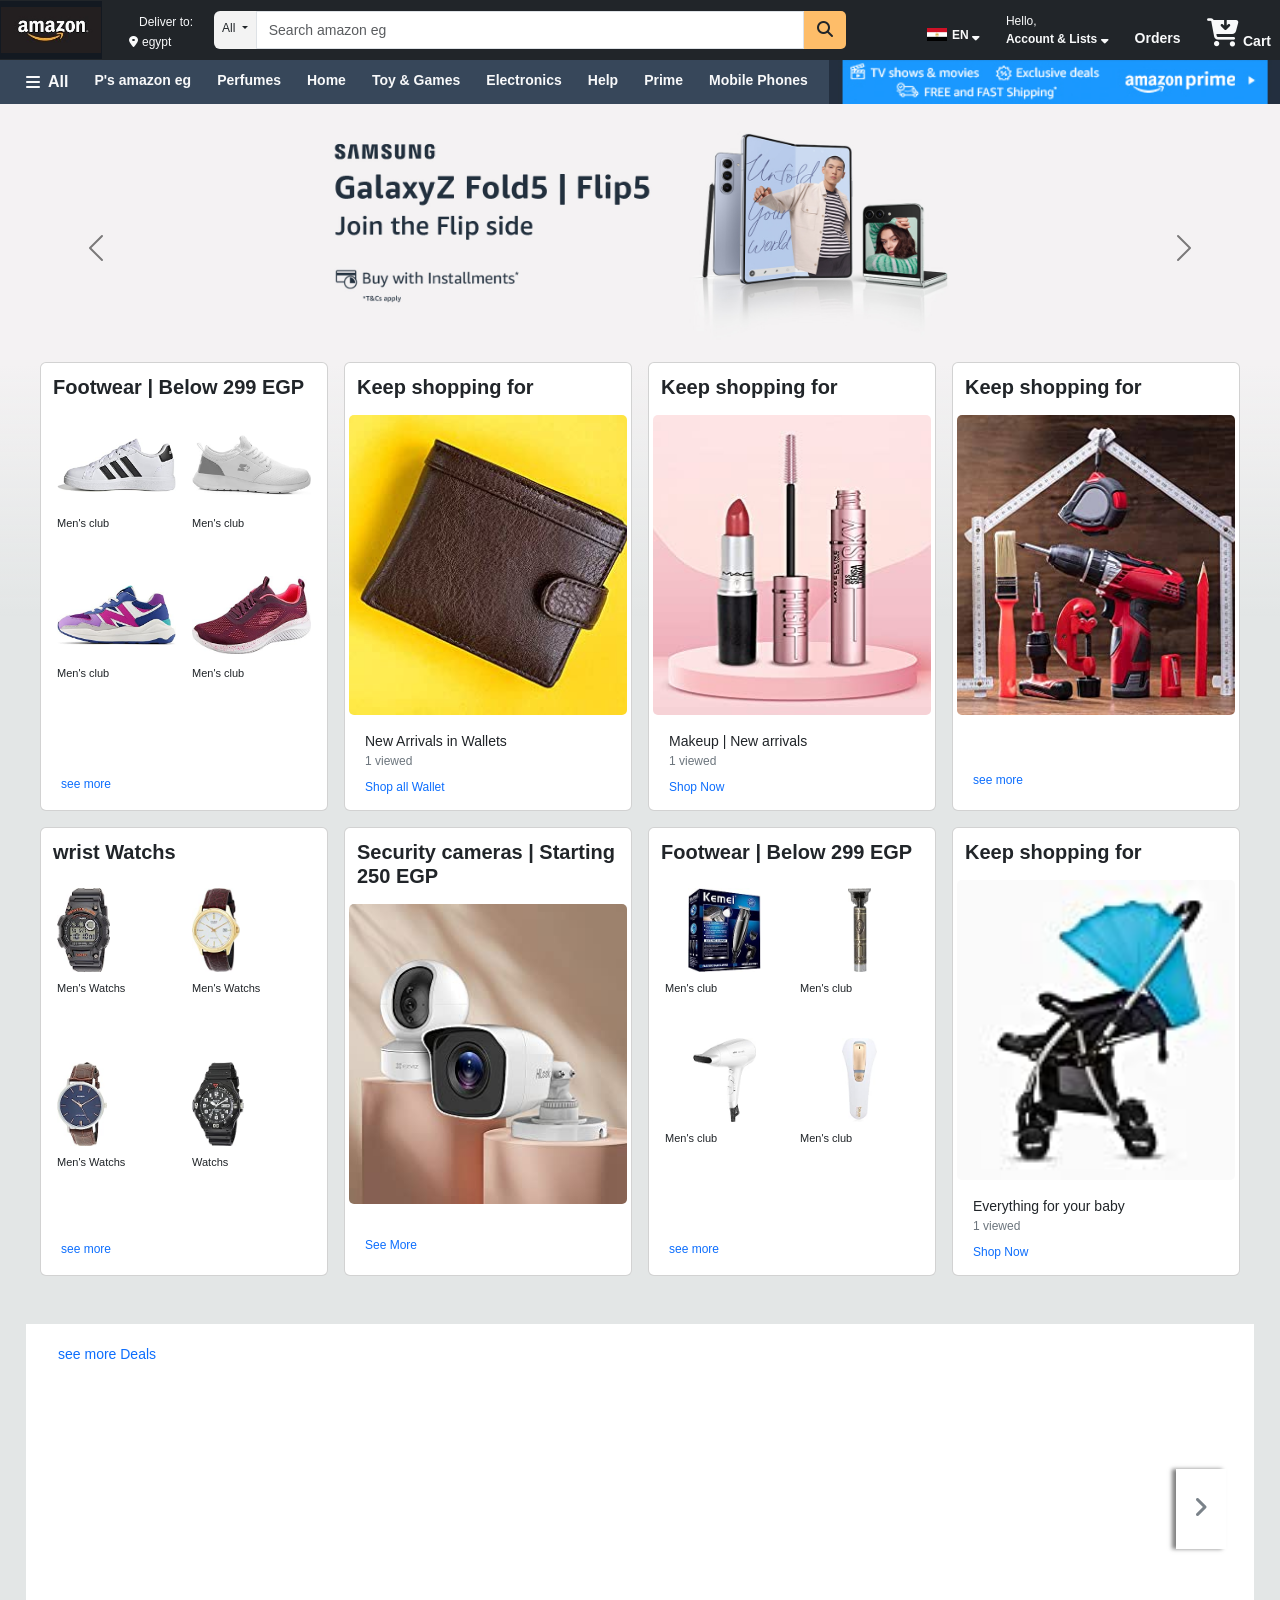
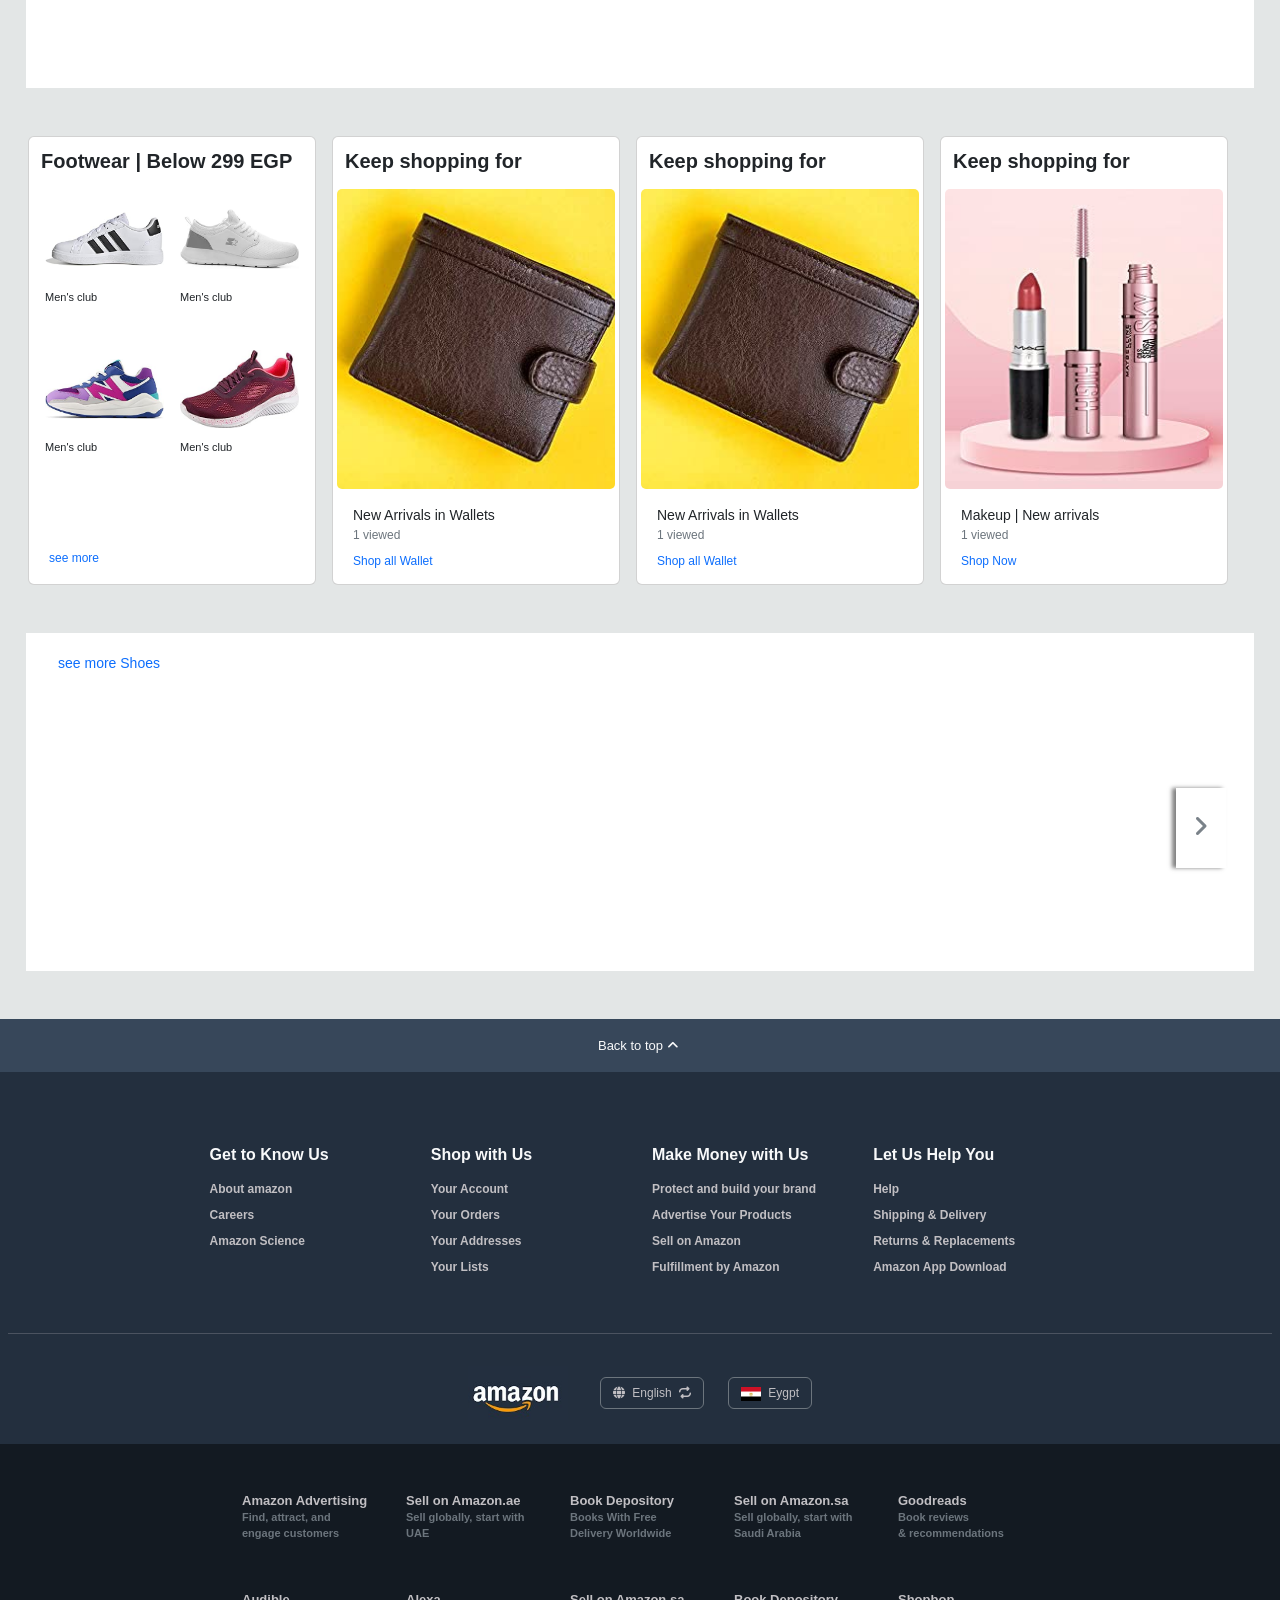
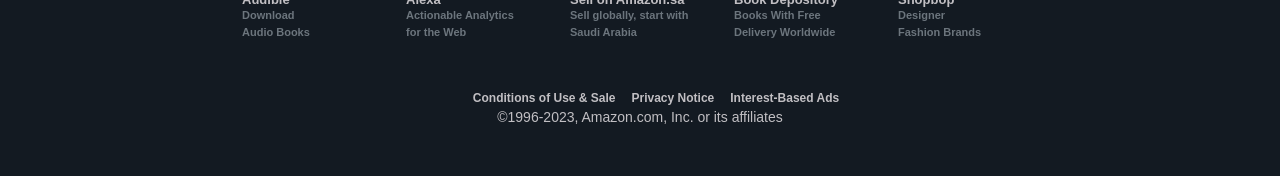
==== index.html @ 948981bc "Add files via upload" ====
<!DOCTYPE html>
<html lang="en">
<head>
    <meta charset="UTF-8">
    <meta name="viewport" content="width=device-width, initial-scale=1.0">
    <link rel="stylesheet" href="./css/style.css">
    <link rel="icon" href="./images/icon.png">
    <link href="https://cdn.jsdelivr.net/npm/bootstrap@5.1.3/dist/css/bootstrap.min.css" rel="stylesheet" integrity="sha384-1BmE4kWBq78iYhFldvKuhfTAU6auU8tT94WrHftjDbrCEXSU1oBoqyl2QvZ6jIW3" crossorigin="anonymous">
    <link rel="stylesheet" href="https://cdnjs.cloudflare.com/ajax/libs/font-awesome/6.4.2/css/all.min.css">
    <title>HOME</title>
</head>
<body class="index">
  <!-- d-none d-lg-block -->

  <!-- hidden all window  -->
  <div class="position-relative hidden-all col-md-9">
      <!-- close window sign (x)-->
      <div class="w-3 position-absolute justify-content-end bg-info close-icon disp-none right-rt" style="height: 50px;">
        <div class="position-relative" style="height: 50px; width: 50px;">
          <i id="closeAll" class="fa-solid fa-xmark position-absolute p-2 cursor text-white fs-2 pt-3"></i>
        </div>
      </div>
      <!-- content of list  -->
      <div class="position-fixed widow-left bg-white hidden">
        <div class="d-flex flex-column">

          <h3 class="bg-primary-subtle text-white fw-bold fs-6 w-100 p-3">Hello, <span class="accountName">Peter</span></h3>
          <!-- Trending list -->
          <ul class="d-flex flex-column justify-content-center mb-0 p-1px all-ul disp-none">
            <h3 class="fs-6 fw-bolder my-3 ps-4  ">Trending</h3>
            <a href="#" class="all-li-pro text-dark py-2 ps-4 fs-9">Best Sellers</a>
            <a href="#" class="all-li-pro text-dark py-2 ps-4 fs-9">New Releases</a>
            <a href="#" class="all-li-pro text-dark pt-2 ps-4 fs-9">Movers & Shakers</a>
          </ul>
          <hr class="w-100">
          
          <!-- digital content and devices list -->
          <ul class="d-flex flex-column justify-content-center mb-0 p-1px all-ul disp-none">
            <h3 class="fs-6 fw-bolder my-3 ps-4  ">Digital Content And Devices</h3>
            <a href="#" class="all-li-pro text-dark py-2 px-4 fs-9 d-flex justify-content-between">Amazon Kindle E-readers <i class="fa-solid fa-chevron-right"></i> </a>
          </ul>
        <hr class="w-100">

          <!-- Shop By Category list -->
          <ul class="d-flex flex-column justify-content-center mb-0 p-1px all-ul disp-none">
            <h3 class="fs-6 fw-bolder my-3 ps-4  ">Shop By Category</h3>
            <a href="#" class="all-li-pro text-dark py-2 px-4 fs-9 d-flex justify-content-between">Mobiles, Tablets & Accessories <i class="fa-solid fa-chevron-right"></i> </a>
            <a href="#" class="all-li-pro text-dark py-2 px-4 fs-9 d-flex justify-content-between">Computers & Office Supplies <i class="fa-solid fa-chevron-right"></i> </a>
            <a href="#" class="all-li-pro text-dark pt-2 px-4 fs-9 d-flex justify-content-between">TVs & Electronics <i class="fa-solid fa-chevron-right"></i> </a>
            <a href="#" class="all-li-pro text-dark pt-2 px-4 fs-9 d-flex justify-content-between">Women's Fashion <i class="fa-solid fa-chevron-right"></i> </a>
          </ul>
          <hr class="w-100">

          <!-- digital content and devices list -->
          <ul class="d-flex flex-column justify-content-center mb-0 p-1px all-ul disp-none">
            <h3 class="fs-6 fw-bolder my-3 ps-4  ">Programs & Features</h3>
            <a href="#" class="all-li-pro text-dark py-2 px-4 fs-9 d-flex justify-content-between">Today's Deals</a>
            <a href="#" class="all-li-pro text-dark py-2 px-4 fs-9 d-flex justify-content-between">Amazon Outlet</a>
          </ul>
          <hr class="w-100">

          <!-- digital content and devices list -->
          <ul class="d-flex flex-column justify-content-center mb-0 p-1px all-ul disp-none">
            <h3 class="fs-6 fw-bolder my-3 ps-4  ">Help & Settings</h3>
            <a href="#" class="all-li-pro text-dark py-2 px-4 fs-9 d-flex justify-content-between">Your Account</a>
            <a href="#" class="all-li-pro text-dark py-2 px-4 fs-9"> <i class="fa-solid fa-globe pe-3"></i>English</a>
            <a href="#" class="all-li-pro text-dark py-2 px-4 fs-9"><img src="./images/egy-flag.png" width="20px" alt="" class="me-2">Egypt</a>
            <a href="#" class="all-li-pro text-dark py-2 px-4 fs-9 d-flex justify-content-between"> Help</a>
            <a href="#" class="all-li-pro text-dark py-2 px-4 fs-9 d-flex justify-content-between sign-out">Sign Out</a>
          </ul>
        </div>
      </div>
      <!-- dark window open when click on all button -->
      <div class="op-dark-slide position-fixed disp-none"></div>
  </div>

  <!-- navBar -->
  <div>
    <nav class="navbar navbar-expand-lg p-0 bg-dark flex-grow-1">
      <div class="d-flex justify-content-between container-fluid p-0">
        <!-- all icon hidden in large screen -->
       <div class="d-flex justify-content-start align-items-center">
          <a href="#" class="text-light link-nav-style fs-6 ms-2 item-brd p-2 fw-bold d-flex d-lg-none" id="all-btn-cat">
            <i class="fa-solid fa-bars mx-2 mt-1"></i>
            All
          </a>
          <!-- amazon Logo -->
          <a class="navbar-brand item-brd bg-nav" href="#">
            <img src="./images/logoo-1.jpg" width="100px" alt="" class="bg-nav">
          </a>
       </div>

        <div class="item-brd text-light cursor bg-transparent mx-2 p-2 d-flex flex-column justify-content-center d-none d-lg-block">
              <span class="mx-1 text-end fs-8">Deliver to:</span>
              <span class="d-block transform-Div text-start fs-8"><i class="fa-solid fa-location-dot mx-1"></i>egypt</span>
        </div>

        <!-- search form  -->
        <div class="d-none d-lg-block flex-grow-1">
          <form class="d-flex  pe-5" role="search" >
            <li class="nav-item dropdown all-cat rounded-start">
                <a class="nav-link p-2 dropdown-toggle fs-8 text-dark" href="#" role="button" data-bs-toggle="dropdown" aria-expanded="false">
                  All
                </a>
                <ul class="dropdown-menu py-2">
                  <li class="cat-li-link px-1 fs-8"><a class="cat-link" href="#">Action</a></li>
                  <li class="cat-li-link px-1 fs-8"><a class="cat-link" href="#">Another action</a></li>
                  <li class="cat-li-link px-1 fs-8"><a class="cat-link" href="#">Something else here</a></li>
                </ul>
              </li>
          <input class="form-control rounded-0 fs-7" type="search" placeholder="Search amazon eg" aria-label="Search">
          <button class="btn bg-orange rounded-end-css border-none" type="submit">
            <i class="fa-solid fa-magnifying-glass"></i>
          </button>
          </form>
        </div>

        <!-- language selection on navBar -->
        <div class="m-2 ms-4  pb-0 item-brd p-2 cursor position-relative list-lang-nav d-none d-lg-block">
          <img src="./images/egy-flag.png" width="20px" alt="">
          <span class="fs-8 text-light fw-bold">EN </span>
          <sub>
          <i class="fa-solid fa-caret-down text-light fs-8"></i>
          </sub>

          <!-- hidden list of language appear when click or hover -->
          <ul class="position-absolute all-cat p-3 ul-lang-nav disp-none fs-8">
            <div class="position-relative">
              <div class="triangle-up position-absolute"></div>
            </div>
            <li class="text-start text-dark my-2">
              <input type="radio" name="language" value="arabic"> <label for="arabic" class="pe-5">العربية - AR</label>
            </li>
            <hr>
            <li class="text-start text-dark my-2">
              <input type="radio" name="language" value="English"> <label for="English" class="pe-5">english - EN</label>
            </li>
            <li class="text-start all-cat my-2">
              <a href="#">Learn more</a>
            </li>
            <hr>
            <div class="text-start text-dark pe-5">
              <img src="./images/egy-flag.png" width="20px" alt="">
              <span>You are shopping on <br> Amazon.eg</span>
            </div>
            <div>
              <a href="#" class="pt-2 text-center d-block w-100">Change Country/Region</a>
            </div>
          </ul>
        </div>

        <div class="d-flex justify-content-end align-items-center">
          <!-- account information and it's list -->
          <div class="me-2 p-2 item-brd cursor position-relative acc-div-info">
            <div class="text-light fs-8">
              <p class="m-0">Hello, <span class="accountName"></span></p>
            </div>
            <div class="text-light fs-8 fw-bold cursor">
              Account & Lists
              <sub>
                <i class="fa-solid fa-caret-down text-light fs-8"></i>
              </sub>
            </div>

            <!-- hidden list of account information and it's list -->
            <ul class="position-absolute all-cat p-3 ul-account-nav fs-8 disp-none">
              <div class="triangle-up-acc position-absolute"></div>
              <div class="d-flex">
                <ul class="w-75 border-end p-3">
                  <h3 class="fs-9 text-dark fw-bolder my-0">Your Lists</h3>
                  <a href="#" class="text-secondary link-nav-style fs-9 fw-bold link-sec-hover">Create a List</a>
                </ul>
                <ul class="p-3 d-flex flex-column">
                  <h3 class="fs-9 text-dark fw-bolder my-0">Your Account</h3>
                  <a href="#" class="text-secondary link-nav-style fs-9 fw-bold link-sec-hover">Your Account</a>
                  <a href="#" class="text-secondary link-nav-style fs-9 fw-bold link-sec-hover">Your Orders</a>
                  <a href="#" class="text-secondary link-nav-style fs-9 fw-bold link-sec-hover">Your Addresses</a>
                  <a href="#" class="text-secondary link-nav-style fs-9 fw-bold link-sec-hover">Your Lists</a>
                  <a href="#" class="text-secondary link-nav-style fs-9 fw-bold link-sec-hover">Keep shopping for</a>
                  <a href="#" class="text-secondary link-nav-style fs-9 fw-bold link-sec-hover">Your Recommendations</a>
                  <a href="#" class="text-secondary link-nav-style fs-9 fw-bold link-sec-hover">Your Prime Membership</a>
                  <a href="#" class="text-secondary link-nav-style fs-9 fw-bold link-sec-hover">Memberships & Subscriptions</a>
                  <a href="#" class="text-secondary link-nav-style fs-9 fw-bold link-sec-hover">Your Seller Account</a>
                  <a href="#" class="text-secondary link-nav-style fs-9 fw-bold link-sec-hover">Switch Accounts</a>
                  <a href="#" class="text-secondary link-nav-style fs-9 fw-bold link-sec-hover sign-out">Sign Out</a>
                </ul>
              </div>
            </ul>
          </div>
          <!-- orders -->
          <div class="me-2 p-2  item-brd cursor d-none d-lg-block">
            <p  class="text-light fs-7 mb-0 mt-3 fw-bold">Orders</p>
          </div>
          <!-- cart -->
          <div class="text-light item-brd p-2 pb-0 cursor">
            <i class="fa-solid fa-cart-arrow-down fw-bold fs-3"></i>
            <sub class="fw-bold fs-7">Cart</sub>
          </div>
        </div>
      </div>
    </nav>

    <div class="flex-grow-1 m-auto bg-dark d-block d-lg-none">
      <form class="d-flex" role="search" >
        <li class="nav-item dropdown all-cat rounded-start">
            <a class="nav-link p-2 dropdown-toggle fs-8 text-dark" href="#" role="button" data-bs-toggle="dropdown" aria-expanded="false">
              All
            </a>
            <ul class="dropdown-menu py-2">
              <li class="cat-li-link px-1 fs-8"><a class="cat-link" href="#">Action</a></li>
              <li class="cat-li-link px-1 fs-8"><a class="cat-link" href="#">Another action</a></li>
              <li class="cat-li-link px-1 fs-8"><a class="cat-link" href="#">Something else here</a></li>
            </ul>
          </li>
      <input class="form-control rounded-0 fs-7" type="search" placeholder="Search amazon eg" aria-label="Search">
      <button class="btn bg-orange rounded-end-css border-none" type="submit">
        <i class="fa-solid fa-magnifying-glass"></i>
      </button>
      </form>
    </div>
  </div>  

   <!-- nav Category -->
   <div class="d-flex justify-content-between bg-sec-nav overflow-scroll">
      <div class="d-flex justify-content-between w-100">
        <ul class="d-flex .all-cat justify-content-center mb-0 p-1px">
          <a href="#" class="text-light link-nav-style fs-6 ms-2 item-brd p-2 fw-bold d-flex d-none d-lg-flex" id="all-btn-cat-2">
            <i class="fa-solid fa-bars mx-2 mt-1"></i>
            All
          </a>
          <a href="#" class="text-light link-nav-style fs-7 ms-2 item-brd p-2 fw-bold text-nowrap">P's amazon eg</a>
          <a href="#" class="text-light link-nav-style fs-7 ms-2 item-brd p-2 fw-bold text-nowrap">Perfumes</a>
          <a href="#" class="text-light link-nav-style fs-7 ms-2 item-brd p-2 fw-bold text-nowrap">Home</a>
          <a href="#" class="text-light link-nav-style fs-7 ms-2 item-brd p-2 fw-bold text-nowrap">Toy & Games</a>
          <a href="#" class="text-light link-nav-style fs-7 ms-2 item-brd p-2 fw-bold text-nowrap">Electronics</a>
          <a href="#" class="text-light link-nav-style fs-7 ms-2 item-brd p-2 fw-bold text-nowrap">Help</a>
          <a href="#" class="text-light link-nav-style fs-7 ms-2 item-brd p-2 fw-bold text-nowrap">Prime</a>
          <a href="#" class="text-light link-nav-style fs-7 ms-2 item-brd p-2 fw-bold text-nowrap">Mobile Phones</a>
        </ul>
        <div class="cursor d-none d-lg-block">
          <img src="./images/adv.jpg" height="100%">
        </div>
      </div>
   </div>

  <!-- slider -->
  <div class="container-fluid w-100 p-0 m-0 position-relative d-none d-lg-block">
    <div class="op-dark-slide-nav position-absolute disp-none"></div>
    <div class="w-100 op-div"></div>
    <div id="carouselExampleAutoplaying" class="carousel slide" data-bs-ride="carousel">
      <div class="carousel-inner">
        <div class="carousel-item active">
          <img src="./images/slider-1.jpg" class="d-block w-100" alt="...">
        </div>
        <div class="carousel-item">
          <img src="./images/slider-3.jpg" class="d-block w-100" alt="...">
        </div>
        <div class="carousel-item">
          <img src="./images/slider-4.jpg" class="d-block w-100" alt="...">
        </div>
        <div class="carousel-item">
          <img src="./images/slider-5.jpg" class="d-block w-100" alt="...">
        </div>
        <div class="carousel-item">
          <img src="./images/slider-6.jpg" class="d-block w-100" alt="...">
        </div>
        <div class="carousel-item">
          <img src="./images/slider-7.jpg" class="d-block w-100" alt="...">
        </div>
      </div>
      <button class="carousel-control-prev align-items-start m-10" type="button" data-bs-target="#carouselExampleAutoplaying" data-bs-slide="prev">
        <span class="carousel-control-prev-icon" aria-hidden="true"></span>
        <span class="visually-hidden">Previous</span>
      </button>
      <button class="carousel-control-next align-items-start m-10" type="button" data-bs-target="#carouselExampleAutoplaying" data-bs-slide="next">
        <span class="carousel-control-next-icon" aria-hidden="true"></span>
        <span class="visually-hidden">Next</span>
      </button>
    </div>
  </div>
  

  <!-- cards -->
  <div class="mt-270 card-Div position-relative">
    <div class="container-fluid w-96 my-3 mx-auto ">
      <div class="row gap-3 justify-content-center">
        <!-- card-1 -->
        <div class="card p-1 col-lg-3 offset-lg-0 col-md-5 offset-md-1 col-sm-8 offset-sm-2" style="width: 18rem;">
          <h5 class="card-title w-100 fw-bold fs-5 mb-2 p-2 text-start">Footwear | Below 299 EGP</h5>
          <div class="d-flex flex-wrap py-0 px-1">
            <div class="align-self-center w-50 h-125 p-0">
              <a href="#">
                <img src="./images/shoes-1.jpg" class="card-imgw-100 p-2 h-110" alt="...">
              </a>
              <p class="fs-10 px-2 m-0">Men's club</p>
            </div>
            <div class="align-self-center w-50 h-125 p-0">
              <a href="#">
                <img src="./images/shoes-2.jpg" class="card-imgw-100 p-2 h-110" alt="...">
              </a>
              <p class="fs-10 px-2 m-0">Men's club</p>
            </div>
            <div class="align-self-center w-50 h-125 p-0">
              <a href="#">
                <img src="./images/shoes-3.jpg" class="card-imgw-100 p-2 h-110" alt="...">
              </a>
              <p class="fs-10 px-2 m-0">Men's club</p>
            </div>
            <div class="align-self-center w-50 h-125 p-0">
              <a href="#">
                <img src="./images/shoes-4.jpg" class="card-imgw-100 p-2 h-110" alt="...">
              </a>
              <p class="fs-10 px-2 m-0">Men's club</p>
            </div>
          </div>
          <div class="card-body pt-2 pb-2 mt-5">
            <a href="#" class="link-danger-hover fs-8 link-nav-style">see more</a>
          </div>
        </div>

        <!-- card-2 -->
        <div class="card p-1 col-lg-3 offset-lg-0 col-md-5 offset-md-1 col-sm-8 offset-sm-2" style="width: 18rem;">
          <h5 class="card-title w-100 fw-bold fs-5 mb-2 p-2 text-start">Keep shopping for</h5>
          <img src="./images/wallet.jpg" class="card-img w-100 align-self-center h-250" alt="...">
          <div class="card-body pb-1">
            <p class="card-text m-0 fs-7">New Arrivals in Wallets</p>
            <p class="card-text fs-8 m-0 text-secondary">1 viewed</p>
          </div>
          <div class="card-body pt-0 pb-2">
            <a href="#" class="link-danger-hover fs-8 link-nav-style">Shop all Wallet</a>
          </div>
        </div>

        <!-- card-3 -->
        <div class="card p-1 col-lg-3 offset-lg-0 col-md-5 offset-md-1 col-sm-8 offset-sm-2" style="width: 18rem;">
          <h5 class="card-title w-100 fw-bold fs-5 mb-2 p-2 text-start">Keep shopping for</h5>
          <img src="./images/makeUp.jpg" class="card-img w-100 align-self-center h-250" alt="...">
          <div class="card-body pb-1">
            <p class="card-text m-0 fs-7">Makeup | New arrivals</p>
            <p class="card-text fs-8 m-0 text-secondary">1 viewed</p>
          </div>
          <div class="card-body pt-0 pb-2">
            <a href="#" class="link-danger-hover fs-8 link-nav-style">Shop Now</a>
          </div>
        </div>

        <!-- card-24-->
        <div class="card p-1 col-lg-3 offset-lg-0 col-md-5 offset-md-1 col-sm-8 offset-sm-2" style="width: 18rem;">
          <h5 class="card-title w-100 fw-bold fs-5 mb-2 p-2 text-start">Keep shopping for</h5>
          <img src="./images/tools.jpg" class="card-img w-100 align-self-center h-250 mb-1" alt="...">
          <div class="card-body pt-0 pb-2 mt-5">
            <a href="#" class="link-danger-hover fs-8 link-nav-style">see more</a>
          </div>
        </div>

        <!-- card-5 -->   
        <div class="card p-1 col-lg-3 offset-lg-0 col-md-5 offset-md-1 col-sm-8 offset-sm-2" style="width: 18rem;">
          <h5 class="card-title w-100 fw-bold fs-5 mb-2 p-2 text-start">wrist Watchs</h5>
          <div class="d-flex flex-wrap py-0 px-1">
            <div class="align-self-center w-50 h-125 p-0">
              <a href="#">
                <img src="./images/watch-1.jpg" class="card-imgw-100 p-2 h-110" alt="...">
              </a>
              <p class="fs-10 px-2 m-0">Men's Watchs</p>
            </div>
            <div class="align-self-center w-50 h-125 p-0">
              <a href="#">
                <img src="./images/watch-2.jpg" class="card-imgw-100 p-2 h-110" alt="...">
              </a>
              <p class="fs-10 px-2 m-0">Men's Watchs</p>
            </div>
            <div class="align-self-center w-50 h-125 p-0 mt-4">
              <a href="#">
                <img src="./images/watch-3.jpg" class="card-imgw-100 p-2 h-110" alt="...">
              </a>
              <p class="fs-10 px-2 m-0">Men's Watchs</p>
            </div>
            <div class="align-self-center w-50 h-125 p-0 mt-4">
              <a href="#">
                <img src="./images/watch-4.jpg" class="card-imgw-100 p-2 h-110" alt="...">
              </a>
              <p class="fs-10 px-2 m-0">Watchs</p>
            </div>
          </div>
          <div class="card-body pt-2 pb-2 mt-4">
            <a href="#" class="link-danger-hover fs-8 link-nav-style">see more</a>
          </div>
        </div>
        <!-- card-6 -->   
        <div class="card p-1 col-lg-3 offset-lg-0 col-md-5 offset-md-1 col-sm-8 offset-sm-2" style="width: 18rem;">
          <h5 class="card-title w-100 fw-bold fs-5 mb-2 p-2 text-start">Security cameras | Starting 250 EGP</h5>
          <img src="./images/cam.jpg" class="card-img w-100 align-self-center h-250 mb-1" alt="...">
          <!-- -->
          <div class="card-body pt-0 pb-2 mt-4">
            <a href="#" class="link-danger-hover fs-8 link-nav-style pt-3">See More</a>
          </div>
        </div>

        <!-- card-7 -->
        <div class="card p-1 col-lg-3 offset-lg-0 col-md-5 offset-md-1 col-sm-8 offset-sm-2" style="width: 18rem;">
          <h5 class="card-title w-100 fw-bold fs-5 mb-2 p-2 text-start">Footwear | Below 299 EGP</h5>
          <div class="d-flex flex-wrap py-0 px-1">
            <div class="align-self-center w-50 h-125 p-0">
              <a href="#" class="d-flex justify-content-center">
                <img src="./images/elec-1.jpg" class="card-img w-100 p-2 h-110" alt="...">
              </a>
              <p class="fs-10 px-2 m-0">Men's club</p>
            </div>
            <div class="align-self-center w-50 h-125 p-0">
              <a href="#" class="d-flex justify-content-center">
                <img src="./images/elec-2.jpg" class="card-img w-100 p-2 h-110" alt="...">
              </a>
              <p class="fs-10 px-2 m-0">Men's club</p>
            </div>
            <div class="align-self-center w-50 h-125 p-0">
              <a href="#" class="d-flex justify-content-center">
                <img src="./images/elec-3.jpg" class="card-img w-100 p-2 h-110" alt="...">
              </a>
              <p class="fs-10 px-2 m-0">Men's club</p>
            </div>
            <div class="align-self-center w-50 h-125 p-0">
              <a href="#"  class="d-flex justify-content-center">
                <img src="./images/elec-4.jpg" class="card-img w-100 p-2 h-110" alt="...">
              </a> 
              <p class="fs-10 px-2 m-0">Men's club</p>
            </div>
          </div>
          <div class="card-body pt-2 pb-2 mt-5">
            <a href="#" class="link-danger-hover fs-8 link-nav-style">see more</a>
          </div>
        </div>

        <!-- card-8 -->
        <div class="card p-1 col-lg-3 offset-lg-0 col-md-5 offset-md-1 col-sm-8 offset-sm-2" style="width: 18rem;">
          <h5 class="card-title w-100 fw-bold fs-5 mb-2 p-2 text-start">Keep shopping for</h5>
          <img src="./images/baby.jpg" class="card-img w-100 align-self-center h-250" alt="...">
          <div class="card-body pb-1">
            <p class="card-text m-0 fs-7">Everything for your baby</p>
            <p class="card-text fs-8 m-0 text-secondary">1 viewed</p>
          </div>
          <div class="card-body pt-0 pb-2">
            <a href="#" class="link-danger-hover fs-8 link-nav-style">Shop Now</a>
          </div>
        </div>
      </div>
  
    </div>
  </div>

  <!-- sections -->
  <div>
    <!-- clothes section -->
    <div class="bg-white w-96 m-auto p-1 my-5">
      <div class="bg-white p-1 w-96 mx-auto my-2">
        <h3 class="fs-5 fw-bold">
          <span id="clothes-sec"></span> <a href="#" class="fw-normal fs-7 link-danger-hover link-nav-style">see more Deals</a>
        </h3>
      </div>
      <div class="carousel-container mt-0">
        <div class="inner-carousel">
          <div class="track">
          </div>
          <div class="nav">
          <button class="prev hide"><i class="fa-solid fa-angle-left fs-4 text-secondary"></i></button>
          <button class="next"><i class="fa-solid fa-angle-right fs-4 text-secondary"></i></button>
        </div>
        </div>
      </div>
    </div>

    <!-- cards of section-->
    <div class="row gap-3 justify-content-center w-100">
      <div class="card p-1 col-lg-3 offset-lg-0 col-md-5 offset-md-1 col-sm-8 offset-sm-2" style="width: 18rem;">
        <h5 class="card-title w-100 fw-bold fs-5 mb-2 p-2 text-start">Footwear | Below 299 EGP</h5>
        <div class="d-flex flex-wrap py-0 px-1">
          <div class="align-self-center w-50 h-125 p-0">
            <a href="#">
              <img src="./images/shoes-1.jpg" class="card-imgw-100 p-2 h-110" alt="...">
            </a>
            <p class="fs-10 px-2 m-0">Men's club</p>
          </div>
          <div class="align-self-center w-50 h-125 p-0">
            <a href="#">
              <img src="./images/shoes-2.jpg" class="card-imgw-100 p-2 h-110" alt="...">
            </a>
            <p class="fs-10 px-2 m-0">Men's club</p>
          </div>
          <div class="align-self-center w-50 h-125 p-0">
            <a href="#">
              <img src="./images/shoes-3.jpg" class="card-imgw-100 p-2 h-110" alt="...">
            </a>
            <p class="fs-10 px-2 m-0">Men's club</p>
          </div>
          <div class="align-self-center w-50 h-125 p-0">
            <a href="#">
              <img src="./images/shoes-4.jpg" class="card-imgw-100 p-2 h-110" alt="...">
            </a>
            <p class="fs-10 px-2 m-0">Men's club</p>
          </div>
        </div>
        <div class="card-body pt-2 pb-2 mt-5">
          <a href="#" class="link-danger-hover fs-8 link-nav-style">see more</a>
        </div>
      </div>
    
      <div class="card p-1 col-lg-3 offset-lg-0 col-md-5 offset-md-1 col-sm-8 offset-sm-2" style="width: 18rem;">
        <h5 class="card-title w-100 fw-bold fs-5 mb-2 p-2 text-start">Keep shopping for</h5>
        <img src="./images/wallet.jpg" class="card-img w-100 align-self-center h-250" alt="...">
        <div class="card-body pb-1">
          <p class="card-text m-0 fs-7">New Arrivals in Wallets</p>
          <p class="card-text fs-8 m-0 text-secondary">1 viewed</p>
        </div>
        <div class="card-body pt-0 pb-2">
          <a href="#" class="link-danger-hover fs-8 link-nav-style">Shop all Wallet</a>
        </div>
      </div>

      <div class="card p-1 col-lg-3 offset-lg-0 col-md-5 offset-md-1 col-sm-8 offset-sm-2" style="width: 18rem;">
        <h5 class="card-title w-100 fw-bold fs-5 mb-2 p-2 text-start">Keep shopping for</h5>
        <img src="./images/wallet.jpg" class="card-img w-100 align-self-center h-250" alt="...">
        <div class="card-body pb-1">
          <p class="card-text m-0 fs-7">New Arrivals in Wallets</p>
          <p class="card-text fs-8 m-0 text-secondary">1 viewed</p>
        </div>
        <div class="card-body pt-0 pb-2">
          <a href="#" class="link-danger-hover fs-8 link-nav-style">Shop all Wallet</a>
        </div>
      </div>

      <div class="card p-1 col-lg-3 offset-lg-0 col-md-5 offset-md-1 col-sm-8 offset-sm-2" style="width: 18rem;">
        <h5 class="card-title w-100 fw-bold fs-5 mb-2 p-2 text-start">Keep shopping for</h5>
        <img src="./images/makeUp.jpg" class="card-img w-100 align-self-center h-250" alt="...">
        <div class="card-body pb-1">
          <p class="card-text m-0 fs-7">Makeup | New arrivals</p>
          <p class="card-text fs-8 m-0 text-secondary">1 viewed</p>
        </div>
        <div class="card-body pt-0 pb-2">
          <a href="#" class="link-danger-hover fs-8 link-nav-style">Shop Now</a>
        </div>
      </div>
    </div>

    <!-- shoes section -->
    <div class="bg-white w-96 m-auto p-1 my-5">
      <div class="bg-white p-1 w-96 mx-auto my-2">
        <h3 class="fs-5 fw-bold">
          <span id="shoes-sec"></span> <a href="#" class="fw-normal fs-7 link-danger-hover link-nav-style">see more Shoes</a>
        </h3>
      </div>
      <div class="carousel-container-1 mt-0 mb-1">
        <div class="inner-carousel-1">
          <div class="track-1">
          </div>
          <div class="nav">
          <button class="prev-1 hide"><i class="fa-solid fa-angle-left fs-4 text-secondary"></i></button>
          <button class="next-1"><i class="fa-solid fa-angle-right fs-4 text-secondary"></i></button>
        </div>
        </div>
      </div>
    </div>
  </div>


  <!-- footer -->
  <footer class="container-fluid bg-sec-nav mt-5 p-0">
    <!-- back to top -->
    <div class="w-100 text-center cursor bck-hover" id="back-top">
      <p class="text-light p-3 fs-9 m-0">Back to top<i class="fa-solid fa-angle-up m-1"></i></p>
    </div>

    <!-- top part of footer which have links -->
    <div class="w-100 bg-rd-nav p-2 d-lg-block d-none">
      <div class="row w-7 m-auto my-5">
        <ul class="h-100 col-lg-3 col-md-4 col-sm-8 offset-lg-0 offset-md-2 offset-sm-2 d-flex flex-column  justify-content-center bg-transparent mb-0 p-1px">
          <h3 class="fs-6 text-light fw-bolder my-3">Get to Know Us</h3>
          <a href="#" class="text-sec-enhasis mb-2 link-nav-style fs-8 fw-bold link-sec-hover">About amazon</a>
          <a href="#" class="text-sec-enhasis  mb-2 link-nav-style fs-8 fw-bold link-sec-hover">Careers</a>
          <a href="#" class="text-sec-enhasis  mb-2 link-nav-style fs-8 fw-bold link-sec-hover">Amazon Science</a>
        </ul>

        <ul class="h-100 col-lg-3 col-md-4 col-sm-8 offset-lg-0 offset-sm-2 d-flex flex-column justify-content-center bg-transparent mb-0 p-1px">
          <h3 class="fs-6 text-light fw-bolder my-3">Shop with Us</h3>
          <a href="#" class="text-sec-enhasis  mb-2 link-nav-style fs-8 fw-bold link-sec-hover">Your Account</a>
          <a href="#" class="text-sec-enhasis  mb-2 link-nav-style fs-8 fw-bold link-sec-hover">Your Orders</a>
          <a href="#" class="text-sec-enhasis  mb-2 link-nav-style fs-8 fw-bold link-sec-hover">Your Addresses</a>
          <a href="#" class="text-sec-enhasis  mb-2 link-nav-style fs-8 fw-bold link-sec-hover">Your Lists</a> 
        </ul>

        <ul class="h-100 col-lg-3 col-md-4 col-sm-8 offset-lg-0 offset-md-2 offset-sm-2 d-flex flex-column justify-content-center bg-transparent mb-0 p-1px">
          <h3 class="fs-6 text-light fw-bolder my-3">Make Money with Us</h3>
          <a href="#" class="text-sec-enhasis  mb-2 link-nav-style fs-8 fw-bold link-sec-hover">Protect and build your brand</a>
          <a href="#" class="text-sec-enhasis  mb-2 link-nav-style fs-8 fw-bold link-sec-hover">Advertise Your Products</a>
          <a href="#" class="text-sec-enhasis  mb-2 link-nav-style fs-8 fw-bold link-sec-hover">Sell on Amazon</a>
          <a href="#" class="text-sec-enhasis  mb-2 link-nav-style fs-8 fw-bold link-sec-hover">Fulfillment by Amazon</a>
        </ul>

        <ul class="h-100 col-lg-3 col-md-4 col-sm-8 offset-lg-0 offset-sm-2 d-flex flex-column justify-content-center bg-transparent mb-0 p-1px">
          <h3 class="fs-6 text-light fw-bolder my-3">Let Us Help You</h3>
          <a href="#" class="text-sec-enhasis  mb-2 link-nav-style fs-8 fw-bold link-sec-hover">Help</a>
          <a href="#" class="text-sec-enhasis  mb-2 link-nav-style fs-8 fw-bold link-sec-hover">Shipping & Delivery</a>
          <a href="#" class="text-sec-enhasis  mb-2 link-nav-style fs-8 fw-bold link-sec-hover">Returns & Replacements</a>
          <a href="#" class="text-sec-enhasis  mb-2 link-nav-style fs-8 fw-bold link-sec-hover">Amazon App Download</a>
        </ul>
      </div>

      <!-- horizontal line -->
      <div>
        <hr class="ln-brd">
      </div>

      <!-- part that have language selection and amazon logo -->
      <div class="row w-7 m-auto py-3">
        <div class="d-flex justify-content-center w-5 m-auto">
          <!-- amazon logo image -->
          <img src="./images/logoo-2.jpg" alt="" style="background-color: transparent;" class="me-2" width="100px">
          <!-- choose language arabic or english -->
          <button type="button" class="btn text-sec-enhasis border border-secondary align-self-center ms-4 fs-8 list-lang-footer">
            <i class="fa-solid fa-globe pe-1"></i>
            English
            <i class="fa-solid fa-repeat ps-1"></i>

            <!-- list to choose the language appear when hover on btn -->
            <ul class="position-absolute all-cat p-3 ul-lang-footer disp-none">
              <div class="position-relative">
                <div class="triangle-up position-absolute"></div>
              </div>
              <li class="text-start text-dark my-2">
                <input type="radio" name="language" value="arabic"> <label for="arabic" class="pe-5">العربية - AR</label>
              </li>
              <hr>
              <li class="text-start text-dark my-2">
                <input type="radio" name="language" value="English"> <label for="English" class="pe-5">english - EN</label>
              </li>
              <li class="text-start all-cat my-2">
                <a href="#">Learn more</a>
              </li>
              <hr>
              <div class="text-start text-dark pe-5">
                <img src="./images/egy-flag.png" width="20px" alt="">
                <span>You are shopping on <br> Amazon.eg</span>
              </div>
              <div>
                <a href="#" class="pt-2 text-center d-block w-100">Change Country/Region</a>
              </div>
            </ul>
          </button>
          <!-- button to choose the country and contain the flags -->
          <button type="button" class="btn text-sec-enhasis border border-secondary align-self-center ms-4 fs-8">
            <img src="./images/egy-flag.png" width="20px" alt="" class="me-1">
            Eygpt
          </button>
        
        </div>
      </div>
    </div>

    <!-- hidden open on medium and small screen -->
    <div class="w-100 bg-rd-nav p-2 d-block d-lg-none">
      <div class="w-100 m-auto p-5 px-3 d-block d-lg-none">
        <div class="row">
          <!-- 1 -->
          <ul class="col-6 d-flex flex-column  justify-content-start bg-transparent">
            <a href="#" class="text-white link-nav-style fs-7 pb-1 link-sec-hover">Your Account</a>
            <a href="#" class="text-white link-nav-style fs-7 pb-1 link-sec-hover">Your Address</a>
            <a href="#" class="text-white link-nav-style fs-7 pb-1 link-sec-hover">P's amazon.eg</a>
            <a href="#" class="text-white link-nav-style fs-7 pb-1 link-sec-hover">sell</a>
            <a href="#" class="text-white link-nav-style fs-7 pb-1 link-sec-hover">Help</a>
          </ul>
          <!-- 2 -->
          <ul class="col-6 d-flex flex-column  justify-content-start bg-transparent">
            <a href="#" class="text-white link-nav-style fs-7 pb-1 link-sec-hover">Your Orders</a>
            <a href="#" class="text-white link-nav-style fs-7 pb-1 link-sec-hover">Your Lists</a>
            <a href="#" class="text-white link-nav-style fs-7 pb-1 link-sec-hover">Browser History</a>
            <a href="#" class="text-white link-nav-style fs-7 pb-1 link-sec-hover">Returns</a>
          </ul>
        </div>
      </div>
    </div>


    <!-- last part on footer which contain the copy right -->
    <div class="w-100 bg-ft">
      <!-- part that have language selection and amazon logo -->
      <div class="row w-7 m-auto py-3 d-block d-lg-none">
        <div class="d-flex justify-content-center w-5 m-auto">
          <!-- choose language arabic or english -->
          <button type="button" class="btn text-sec-enhasis border border-secondary align-self-center ms-4 fs-8 list-lang-footer">
            <i class="fa-solid fa-globe pe-1"></i>
            English
            <i class="fa-solid fa-repeat ps-1"></i>

            <!-- list to choose the language appear when hover on btn -->
            <ul class="position-absolute all-cat p-3 ul-lang-footer disp-none">
              <div class="position-relative">
                <div class="triangle-up position-absolute"></div>
              </div>
              <li class="text-start text-dark my-2">
                <input type="radio" name="language" value="arabic"> <label for="arabic" class="pe-5">العربية - AR</label>
              </li>
              <hr>
              <li class="text-start text-dark my-2">
                <input type="radio" name="language" value="English"> <label for="English" class="pe-5">english - EN</label>
              </li>
              <li class="text-start all-cat my-2">
                <a href="#">Learn more</a>
              </li>
              <hr>
              <div class="text-start text-dark pe-5">
                <img src="./images/egy-flag.png" width="20px" alt="">
                <span>You are shopping on <br> Amazon.eg</span>
              </div>
              <div>
                <a href="#" class="pt-2 text-center d-block w-100">Change Country/Region</a>
              </div>
            </ul>
          </button>
          <!-- button to choose the country and contain the flags -->
          <button type="button" class="btn text-sec-enhasis border border-secondary align-self-center ms-4 fs-8">
            <img src="./images/egy-flag.png" width="20px" alt="" class="me-1">
            Eygpt
          </button>
        </div>
        <a href="./logIn.html" class="d-block text-white fs-7 fw-bold w-100 text-center mt-3" style="text-decoration: none;">Switch account</a>
        <a href="./logIn.html" class="d-block text-white fs-7 fw-bold w-100 text-center mt-3" style="text-decoration: none;">Sign Out</a>
      </div>
      <div class="w-75 m-auto pt-5  d-none d-lg-block">
        <div class="row">
          <!-- 1 -->
          <ul class="h-100 col-2 offset-1 d-flex flex-column  justify-content-center bg-transparent mb-5 p-1px">
            <h3 class="fs-9 text-sec-enhasis fw-bolder my-0">Amazon Advertising</h3>
            <a href="#" class="text-secondary link-nav-style fs-10 fw-bold link-sec-hover">Find, attract, and <br>engage customers</a>
          </ul>
          <!-- 2 -->
          <ul class="h-100 col-2 d-flex flex-column  justify-content-center bg-transparent mb-5 p-1px">
            <h3 class="fs-9 text-sec-enhasis fw-bolder my-0">Sell on Amazon.ae</h3>
            <a href="#" class="text-secondary link-nav-style fs-10 fw-bold link-sec-hover">Sell globally, start with UAE	</a>
          </ul>

          <!-- 2 -->
          <ul class="h-100 col-2 d-flex flex-column  justify-content-center bg-transparent mb-5 p-1px">
            <h3 class="fs-9 text-sec-enhasis fw-bolder my-0">Book Depository</h3>
            <a href="#" class="text-secondary link-nav-style fs-10 fw-bold link-sec-hover">Books With Free <br>Delivery Worldwide</a>
          </ul>

          <!-- 3 -->
          <ul class="h-100 col-2 d-flex flex-column  justify-content-center bg-transparent mb-5 p-1px">
            <h3 class="fs-9 text-sec-enhasis fw-bolder my-0">Sell on Amazon.sa</h3>
            <a href="#" class="text-secondary link-nav-style fs-10 fw-bold link-sec-hover">Sell globally, start with Saudi Arabia	</a>
          </ul>

          <!-- 4 -->
          <ul class="h-100 col-2 d-flex flex-column  justify-content-center bg-transparent mb-5 p-1px">
            <h3 class="fs-9 text-sec-enhasis fw-bolder my-0">Goodreads</h3>
            <a href="#" class="text-secondary link-nav-style fs-10 fw-bold link-sec-hover">Book reviews <br>& recommendations</a>
          </ul>

          <!-- 5 -->
          <ul class="h-100 col-2 offset-1 d-flex flex-column  justify-content-center bg-transparent mb-5 p-1px">
            <h3 class="fs-9 text-sec-enhasis fw-bolder my-0">Audible</h3>	
            <a href="#" class="text-secondary link-nav-style fs-10 fw-bold link-sec-hover">Download <br> Audio Books</a>
          </ul>

          <!-- 6 -->
          <ul class="h-100 col-2 d-flex flex-column  justify-content-center bg-transparent mb-5 p-1px">
            <h3 class="fs-9 text-sec-enhasis fw-bolder my-0">Alexa</h3>
            <a href="#" class="text-secondary link-nav-style fs-10 fw-bold link-sec-hover">Actionable Analytics <br>for the Web</a>
          </ul>
          <!-- 3 -->
          <ul class="h-100 col-2 d-flex flex-column  justify-content-center bg-transparent mb-5 p-1px">
            <h3 class="fs-9 text-sec-enhasis fw-bolder my-0">Sell on Amazon.sa</h3>
            <a href="#" class="text-secondary link-nav-style fs-10 fw-bold link-sec-hover">Sell globally, start with Saudi Arabia	</a>
          </ul>

          <!-- 7 -->
          <ul class="h-100 col-2 d-flex flex-column  justify-content-center bg-transparent mb-5 p-1px">
            <h3 class="fs-9 text-sec-enhasis fw-bolder my-0">Book Depository</h3>
            <a href="#" class="text-secondary link-nav-style fs-10 fw-bold link-sec-hover">Books With Free <br>Delivery Worldwide</a>
          </ul>

          <!-- 8 -->
          <ul class="h-100 col-2 d-flex flex-column  justify-content-center bg-transparent mb-5 p-1px">
            <h3 class="fs-9 text-sec-enhasis fw-bolder my-0">Shopbop</h3>
            <a href="#" class="text-secondary link-nav-style fs-10 fw-bold link-sec-hover">Designer <br>Fashion Brands</a>
          </ul>
        </div>
      </div>

      <div>
        <div class="w-100 text-center">
          <ul class="d-flex justify-content-center bg-transparent m-0">
            <a href="#" class="text-sec-enhasis link-nav-style fs-8 me-3 fw-bold link-sec-hover">Conditions of Use & Sale</a>
            <a href="#" class="text-sec-enhasis link-nav-style fs-8 me-3 fw-bold link-sec-hover">Privacy Notice</a>
            <a href="#" class="text-sec-enhasis link-nav-style fs-8 fw-bold link-sec-hover">Interest-Based Ads</a>
          </ul>
        </div>
        <div class="pb-5">
          <p class="fs-7 text-sec-enhasis m-0 text-center">
            &copy;1996-2023, Amazon.com, Inc. or its affiliates
          </p>
        </div>
      </div>
    </div>
  </footer>

  <script src="https://cdn.jsdelivr.net/npm/@popperjs/core@2.10.2/dist/umd/popper.min.js" integrity="sha384-7+zCNj/IqJ95wo16oMtfsKbZ9ccEh31eOz1HGyDuCQ6wgnyJNSYdrPa03rtR1zdB" crossorigin="anonymous"></script>
  <script src="https://cdn.jsdelivr.net/npm/bootstrap@5.1.3/dist/js/bootstrap.min.js" integrity="sha384-QJHtvGhmr9XOIpI6YVutG+2QOK9T+ZnN4kzFN1RtK3zEFEIsxhlmWl5/YESvpZ13" crossorigin="anonymous"></script>
  
  <script src="./js/jquery-3.1.1.js"></script>
  <script src="./js/main.js"></script>
</body>
</html>
---- css/style.css ----
*{
    padding: 0;
    margin: 0;
    box-sizing: border-box;
    font-family: "Amazon Ember",Arial,sans-serif;
}
body.index{
    background-color: #e3e6e6 !important;
    /* overflow: hidden; */
}
/* font-size */
.fs-7{
    font-size: 14px !important;
}
.fs-9{
    font-size: 13px !important;
}
.fs-8{
    font-size: 12px !important;
}
.fs-10{
    font-size: 11px !important;
}
.fs-11{
    font-size: 9px !important;
}


/* form login */
.form-cont-log, .new-acc-btn{
    line-height: 1;
    
}
.new-txt {
    line-height: 1;
    font-size: 12px;
    color: #767676;
    font-weight: 400;
    display: inline-block;
    background-color: #fff;
    padding: 0 8px 0 7px;
    z-index: 1;
}

.new-txt::after {
    content: "";
    width: 100%;
    height: 1px;
    border-top: 1px solid #e7e7e7;
    position: absolute;
    top: 50%;
    left: 0;
    display: block;
    margin-top: -1px;
    z-index: -1;
}

.footer-log::before{
    content: "";
    width: 80%;
    left: 10%;
    position: relative;
    height: 0.1px;
    display: block;
    background: linear-gradient(to bottom,rgba(0,0,0,.14),rgba(0,0,0,.03) 3px,transparent);
    margin: 10px;
    box-shadow: 0px 1px 2px 0 gray;
}

.lbl-ch, .lbl-ch-ft{
    transform: translateY(10%);
}
.form-check-input{
    width: 13px !important;
    height: 13px !important;
}
.link-danger-hover:hover{
    color: red;
    text-decoration: underline !important;
    text-decoration-color: red !important;
}
.transform-Div{
    transform: translateX(-10px);
}
.all-cat{
    background-color: #f3f3f3;
    list-style: none;
}
.cat-link{
    text-decoration: none;
    color: black;
}
.link-nav-style{
    text-decoration: none !important;
}
.cat-li-link:hover .cat-link{
    color: #fff;
}
.cat-li-link:hover{
    background-color: blue;  
}
.bg-orange{
    background-color: #febd69 !important;
}
.rounded-end-css{
    border-radius: 0 5px 5px 0 !important;
}
.bg-nav{
    background-color: #131921;
    
}
.bg-sec-nav{
    background-color: #37475A ;
}
.bg-rd-nav{
    background-color: #232f3e ;
}
.ln-brd{
    color: #c1bfc3 !important;
}
.bck-hover:hover{
    background-color: #34445a; 
}
.cursor{
    cursor: pointer;
    box-sizing: border-box;
}
.item-brd:hover{
    border: 1px solid #fff;
}
.item-brd{
    border: 1px solid transparent;
}
.p-1px{
    padding: 1px;
}
.burger{
    transform: translateY(4px);
}
.link-sec-hover:hover{
    text-decoration-color: gray !important;
    text-decoration: underline !important;
}
.h-100{
    height: 100%
}
.w-7{
    width: 70%;
}
.w-5{
    width: 50%;
}
.w-3{
  width: 29%;
}
.text-sec-enhasis{
    color: #c1bfc3 !important;
}
.carousel-control-prev-icon {
    background-image: url("data:image/svg+xml,%3csvg xmlns='http://www.w3.org/2000/svg' viewBox='0 0 16 16' fill='%23000'%3e%3cpath d='M11.354 1.646a.5.5 0 0 1 0 .708L5.707 8l5.647 5.646a.5.5 0 0 1-.708.708l-6-6a.5.5 0 0 1 0-.708l6-6a.5.5 0 0 1 .708 0z'/%3e%3c/svg%3e") !important;
}
.carousel-control-next-icon {
    background-image: url("data:image/svg+xml,%3csvg xmlns='http://www.w3.org/2000/svg' viewBox='0 0 16 16' fill='%23000'%3e%3cpath d='M4.646 1.646a.5.5 0 0 1 .708 0l6 6a.5.5 0 0 1 0 .708l-6 6a.5.5 0 0 1-.708-.708L10.293 8 4.646 2.354a.5.5 0 0 1 0-.708z'/%3e%3c/svg%3e") !important;
}
.m-10{
    margin-top: 10%;
}
.w-6{
    width: 60% !important;
}
.w-96{
    width: 96% !important;
}
.h-250{
    height: 300px !important;
    object-fit: cover;
    object-position: center;
}
.h-125{
  height: 150px !important;

}
.h-110{
  height: 100px !important;
  object-fit: contain !important;
  object-position: center;
}
.mt-270{
    margin-top: -270px !important;
}
.op-div{
    background-image: linear-gradient( transparent, #e3e6e6);
    height: 50%;
    position: absolute;
    bottom: 0;
    z-index: 1;
    left: 0;
}
.card-Div{
    position: relative;
    z-index: 2 !important;
}
.bg-ft{
    background-color: #131a22;
}
.triangle-up {
	width: 0;
	height: 0;
	border-left: 10px solid transparent;
    border-right: 10px solid transparent;
    border-bottom: 20px solid #f3f3f3;
    top: -36px;
    right: 57%;
}
.triangle-up-acc{
    width: 0;
    height: 0;
    border-left: 7px solid transparent;
    border-right: 7px solid transparent;
    border-bottom: 14px solid #f3f3f3;
    right: 124px;
    top: -13px;
}


/* hidden lists */
.op-dark-slide{
    width: 100%;
    height: 100vh;
    background-color: rgba(0,0,0,.4);
    z-index: 5;
    transition: all .5s;
    opacity: 1;
}
.disp-none{
    display: none;
}
.ul-lang-footer{
    width: 225px;
    margin-left: -15px;
    margin-top: 20px;
}
.ul-lang-nav{
    width: 225px;
    z-index: 7;
    margin-left: -41px;
    margin-top: 15px;
}
.ul-account-nav{
    width: 600px;
    z-index: 7;
    margin-left: -314%;
    margin-top: 10px;
}
.left-43{
    left: 43%;
}
.acc-div-info{
    transition: all 1s;
}
.all-ul{
  transition: all 1s;
}
/************************carousel images ***************************/
img {
    max-width: 100%;
  }
  .carousel-container, .carousel-container-1 {
    width: 96%;
    margin: 50px auto;
    position: relative;
    border-left-width: 4px;
    border-left-style: solid;
    border: none;
  }
  @media (max-width: 768px) {
    .carousel-container, .carousel-container-1 {
      width: 95%;
    }
  }
  .inner-carousel, .inner-carousel-1{
    width: 100%;
    height: 250px;
    overflow: hidden;
  }
  .inner-carousel{
    height: 250px;
  }
  .inner-carousel-1{
    height: 270px;
  }
  .track, .track-1 {
    display: inline-flex;
    height: 100%;
    transition: transform 1s ease-in-out;
  }
  .card-container {
    width: 245px;
    height: 250px;
    flex-shrink: 0;
    padding-right: 10px;
  }
  @media (max-width: 768px) {
    .card-container {
      width: 184px;
    }
  }
  .card {
    width: 100%;
    height: 100%;
    /*display: flex;
    flex-direction: column;
    justify-content: center;
    align-items: center;*/
    background-position: center bottom;
    background-size: center;
    background-repeat: no-repeat;
    border-radius: 10px;
  }
  
  .nav button{
    position: absolute;
    background-color: white;
    top: 50%;
    transform: translatey(-50%);
    width: 50px;
    height: 80px;
    outline: none;
    border: none;
    cursor: pointer;
    opacity: .9;
  }
  .nav button.prev, .nav button.prev-1{
    box-shadow: 4px 0px 4px rgb(117, 117, 117); 
  }
  .nav button.next, .nav button.next-1{
    box-shadow: -4px 0px 4px rgb(117, 117, 117); 
  }
  .nav .prev, .nav .prev-1{
    left: -0;
    display: none;
  }
  .nav .prev.show, .nav .prev-1.show{
    display: block;
  }
  .nav .next, .nav .next-1 {
    right: 0;
  }
  .nav .next.hide, .nav .next-1.hide{
    display: none;
  }
/* widow-left */
.bg-primary-subtle{
  background-color: #232f3e;
}
.appear{
  position: fixed; 
  width: 25%; 
  left: 0; 
  top: 0; 
  height: 100vh; 
  transition: all .3s;
}
.hidden{
  position: fixed; 
  width: 0%; 
  left: 0; 
  top: 0; 
  height: 100vh; 
  transition: all .3s;
}
.right-rt{
  right: 59%;
}
@media screen and (max-width: 992px) {
  .appear{
    position: fixed; 
    width: 70%; 
    left: 0; 
    top: 0; 
    height: 100vh; 
    transition: all .3s;
  }
  .mt-270{
    margin-top: 0 !important;
  }
  .right-rt{
    right: -15px;
  }
}
@media screen and (max-width: 770px) {
  .right-rt{
    right: 18%;
  }
}

.widow-left{
  height: 100%;
  box-shadow: 4px 0 10px 0 rgba(0,0,0,.4);
  will-change: transform;
  z-index: 10;
  overflow-y: scroll;
}
.btn-close{
  z-index: 200;
  background-color: #131921;
}
#closeAll{
  z-index: 2000;
}
.all-li-pro{
  text-decoration: none !important;
}
.all-li-pro:hover{
  background-color: #eaeded;
  text-decoration: none !important
}
/* hidden lists */
.op-dark-slide-nav{
  width: 100%;
  height: 100vh;
  background-color: rgba(0,0,0,.4);
  z-index: 5;
  transition: all .5s;
  opacity: 1;
}
.disp-none{
  display: none;
}
.ul-lang-footer{
  width: 225px;
  margin-left: -15px;
  margin-top: 20px;
}
.ul-lang-nav{
  width: 225px;
  z-index: 7;
  margin-left: -41px;
  margin-top: 15px;
}
.ul-account-nav{
  width: 600px;
  z-index: 7;
  margin-left: -314%;
  margin-top: 10px;
}
.left-43{
  left: 43%;
}
.acc-div-info{
  transition: all 1s;
}
/* .all-ul{
transition: all 1s;
} */

/* input border */
.input-boder-suc{
  border: 1px solid #dee2e6;
}
.danger{
  border: 2px solid rgb(230, 3, 3) !important;
}
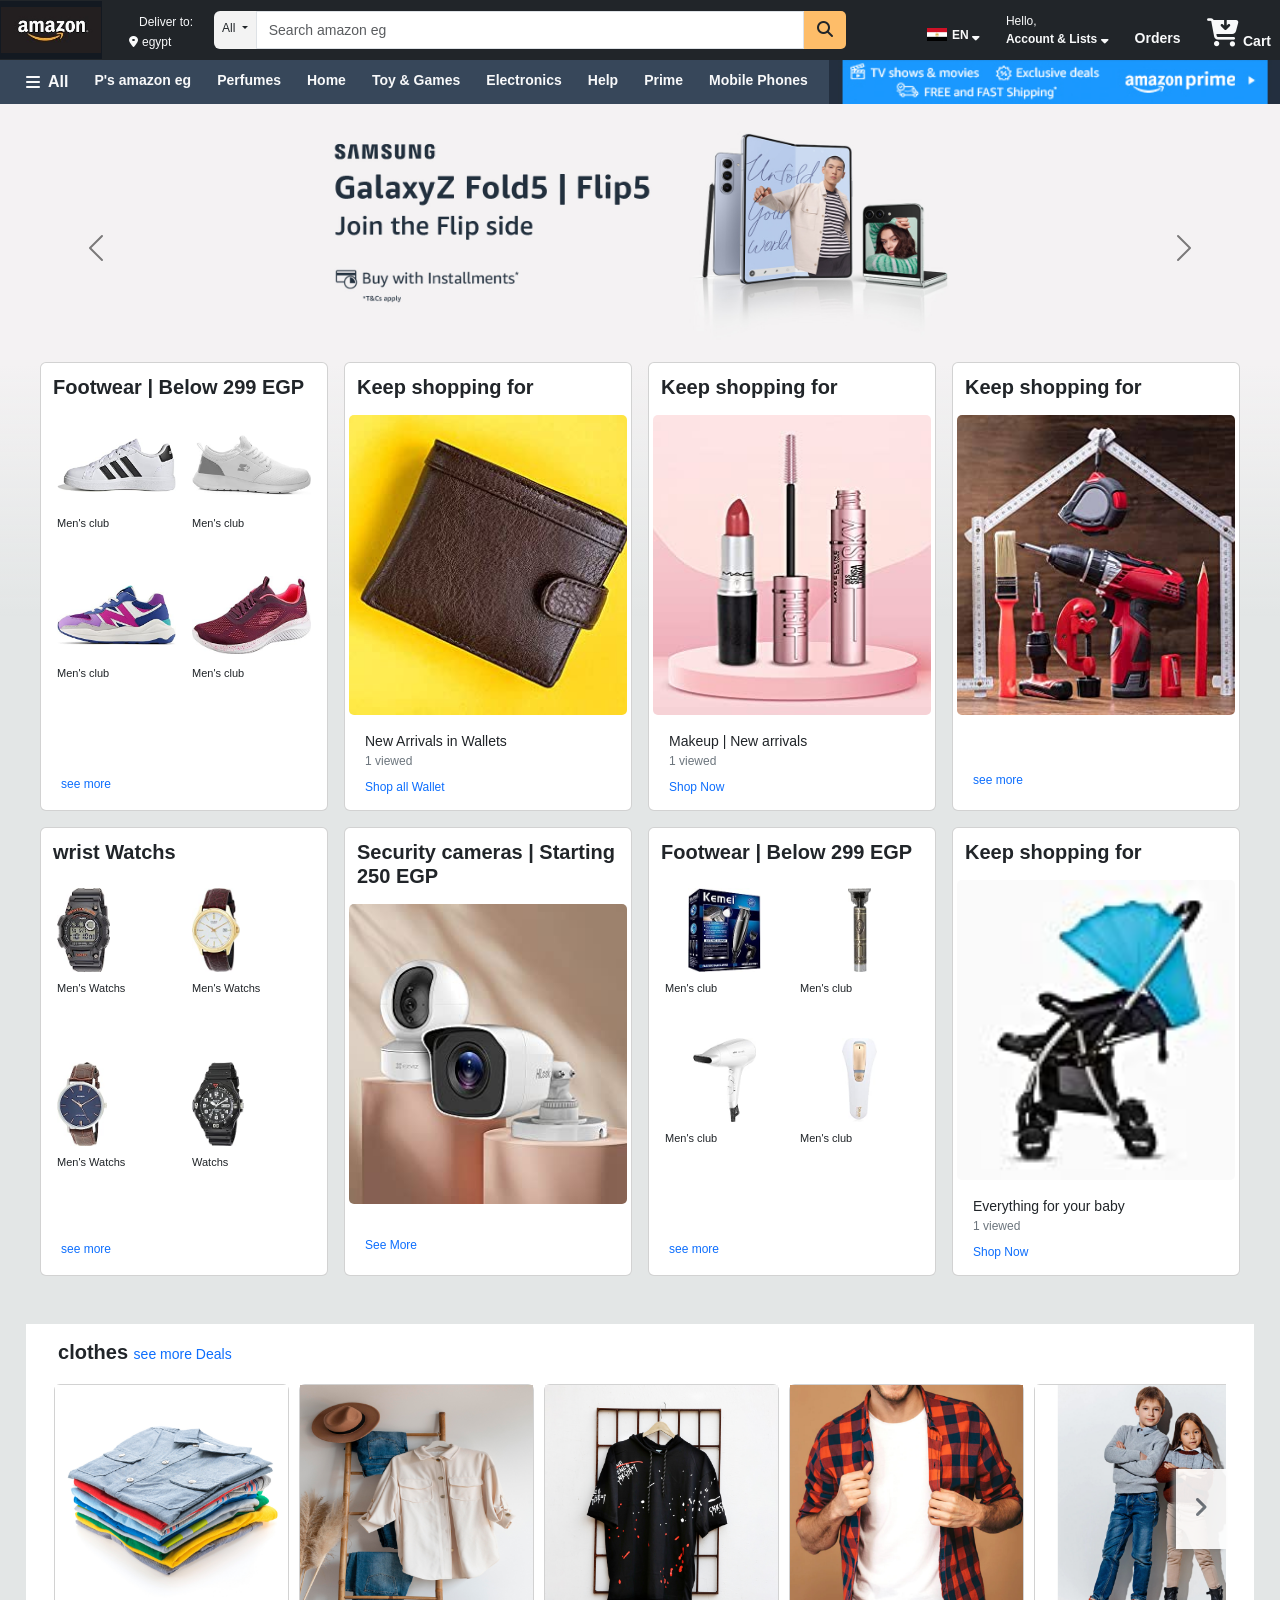
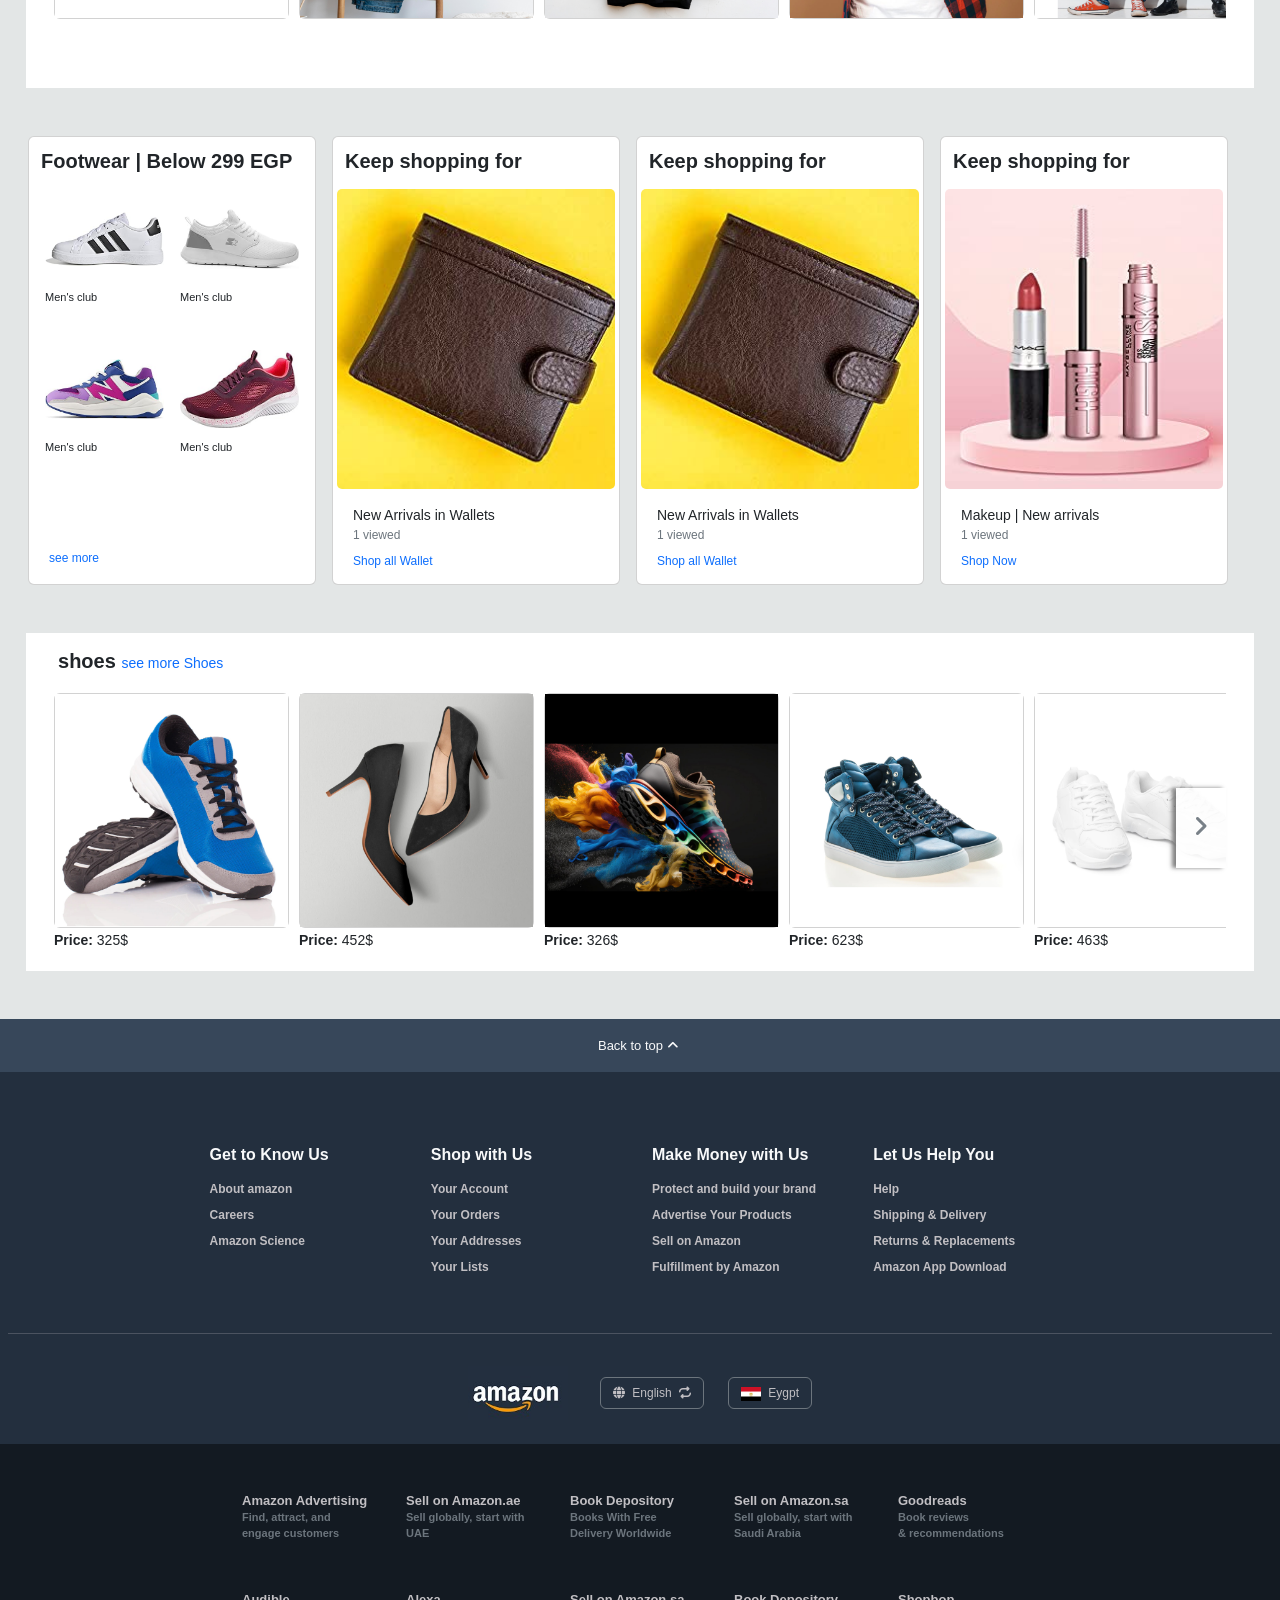
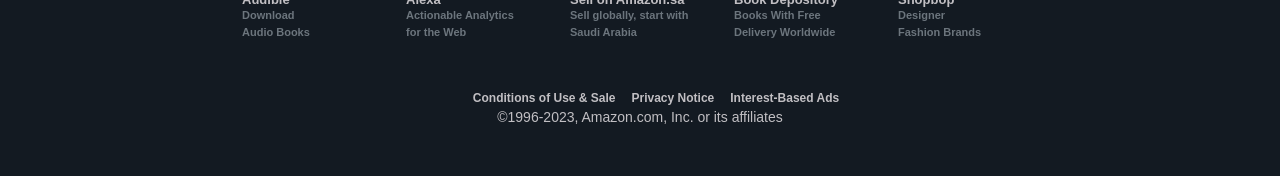
==== commit d7acea39: "Update index.html" ====
--- a/index.html
+++ b/index.html
@@ -5,7 +5,8 @@
     <meta name="viewport" content="width=device-width, initial-scale=1.0">
     <link rel="stylesheet" href="./css/style.css">
     <link rel="icon" href="./images/icon.png">
-    <link href="https://cdn.jsdelivr.net/npm/bootstrap@5.1.3/dist/css/bootstrap.min.css" rel="stylesheet" integrity="sha384-1BmE4kWBq78iYhFldvKuhfTAU6auU8tT94WrHftjDbrCEXSU1oBoqyl2QvZ6jIW3" crossorigin="anonymous">
+    <!-- <link href="https://cdn.jsdelivr.net/npm/bootstrap@5.1.3/dist/css/bootstrap.min.css" rel="stylesheet" integrity="sha384-1BmE4kWBq78iYhFldvKuhfTAU6auU8tT94WrHftjDbrCEXSU1oBoqyl2QvZ6jIW3" crossorigin="anonymous"> -->
+    <link rel="stylesheet" href="./bootstrap-5.3.1-dist/css/bootstrap.min.css">
     <link rel="stylesheet" href="https://cdnjs.cloudflare.com/ajax/libs/font-awesome/6.4.2/css/all.min.css">
     <title>HOME</title>
 </head>
@@ -24,7 +25,7 @@
       <div class="position-fixed widow-left bg-white hidden">
         <div class="d-flex flex-column">
 
-          <h3 class="bg-primary-subtle text-white fw-bold fs-6 w-100 p-3">Hello, <span class="accountName">Peter</span></h3>
+          <h3 class="bg-primary-subtle text-blue fw-bold fs-6 w-100 p-3">Hello, <span class="accountName">Peter</span></h3>
           <!-- Trending list -->
           <ul class="d-flex flex-column justify-content-center mb-0 p-1px all-ul disp-none">
             <h3 class="fs-6 fw-bolder my-3 ps-4  ">Trending</h3>
@@ -221,7 +222,7 @@
   </div>  
 
    <!-- nav Category -->
-   <div class="d-flex justify-content-between bg-sec-nav overflow-scroll">
+   <div class="d-flex justify-content-between bg-sec-nav overflow-auto">
       <div class="d-flex justify-content-between w-100">
         <ul class="d-flex .all-cat justify-content-center mb-0 p-1px">
           <a href="#" class="text-light link-nav-style fs-6 ms-2 item-brd p-2 fw-bold d-flex d-none d-lg-flex" id="all-btn-cat-2">
@@ -802,10 +803,12 @@
     </div>
   </footer>
 
-  <script src="https://cdn.jsdelivr.net/npm/@popperjs/core@2.10.2/dist/umd/popper.min.js" integrity="sha384-7+zCNj/IqJ95wo16oMtfsKbZ9ccEh31eOz1HGyDuCQ6wgnyJNSYdrPa03rtR1zdB" crossorigin="anonymous"></script>
+  <!-- <script src="https://cdn.jsdelivr.net/npm/@popperjs/core@2.10.2/dist/umd/popper.min.js" integrity="sha384-7+zCNj/IqJ95wo16oMtfsKbZ9ccEh31eOz1HGyDuCQ6wgnyJNSYdrPa03rtR1zdB" crossorigin="anonymous"></script>
   <script src="https://cdn.jsdelivr.net/npm/bootstrap@5.1.3/dist/js/bootstrap.min.js" integrity="sha384-QJHtvGhmr9XOIpI6YVutG+2QOK9T+ZnN4kzFN1RtK3zEFEIsxhlmWl5/YESvpZ13" crossorigin="anonymous"></script>
-  
+   -->
+
+  <script src="./bootstrap-5.3.1-dist/js/bootstrap.bundle.min.js"></script>
   <script src="./js/jquery-3.1.1.js"></script>
   <script src="./js/main.js"></script>
 </body>
-</html>+</html>
